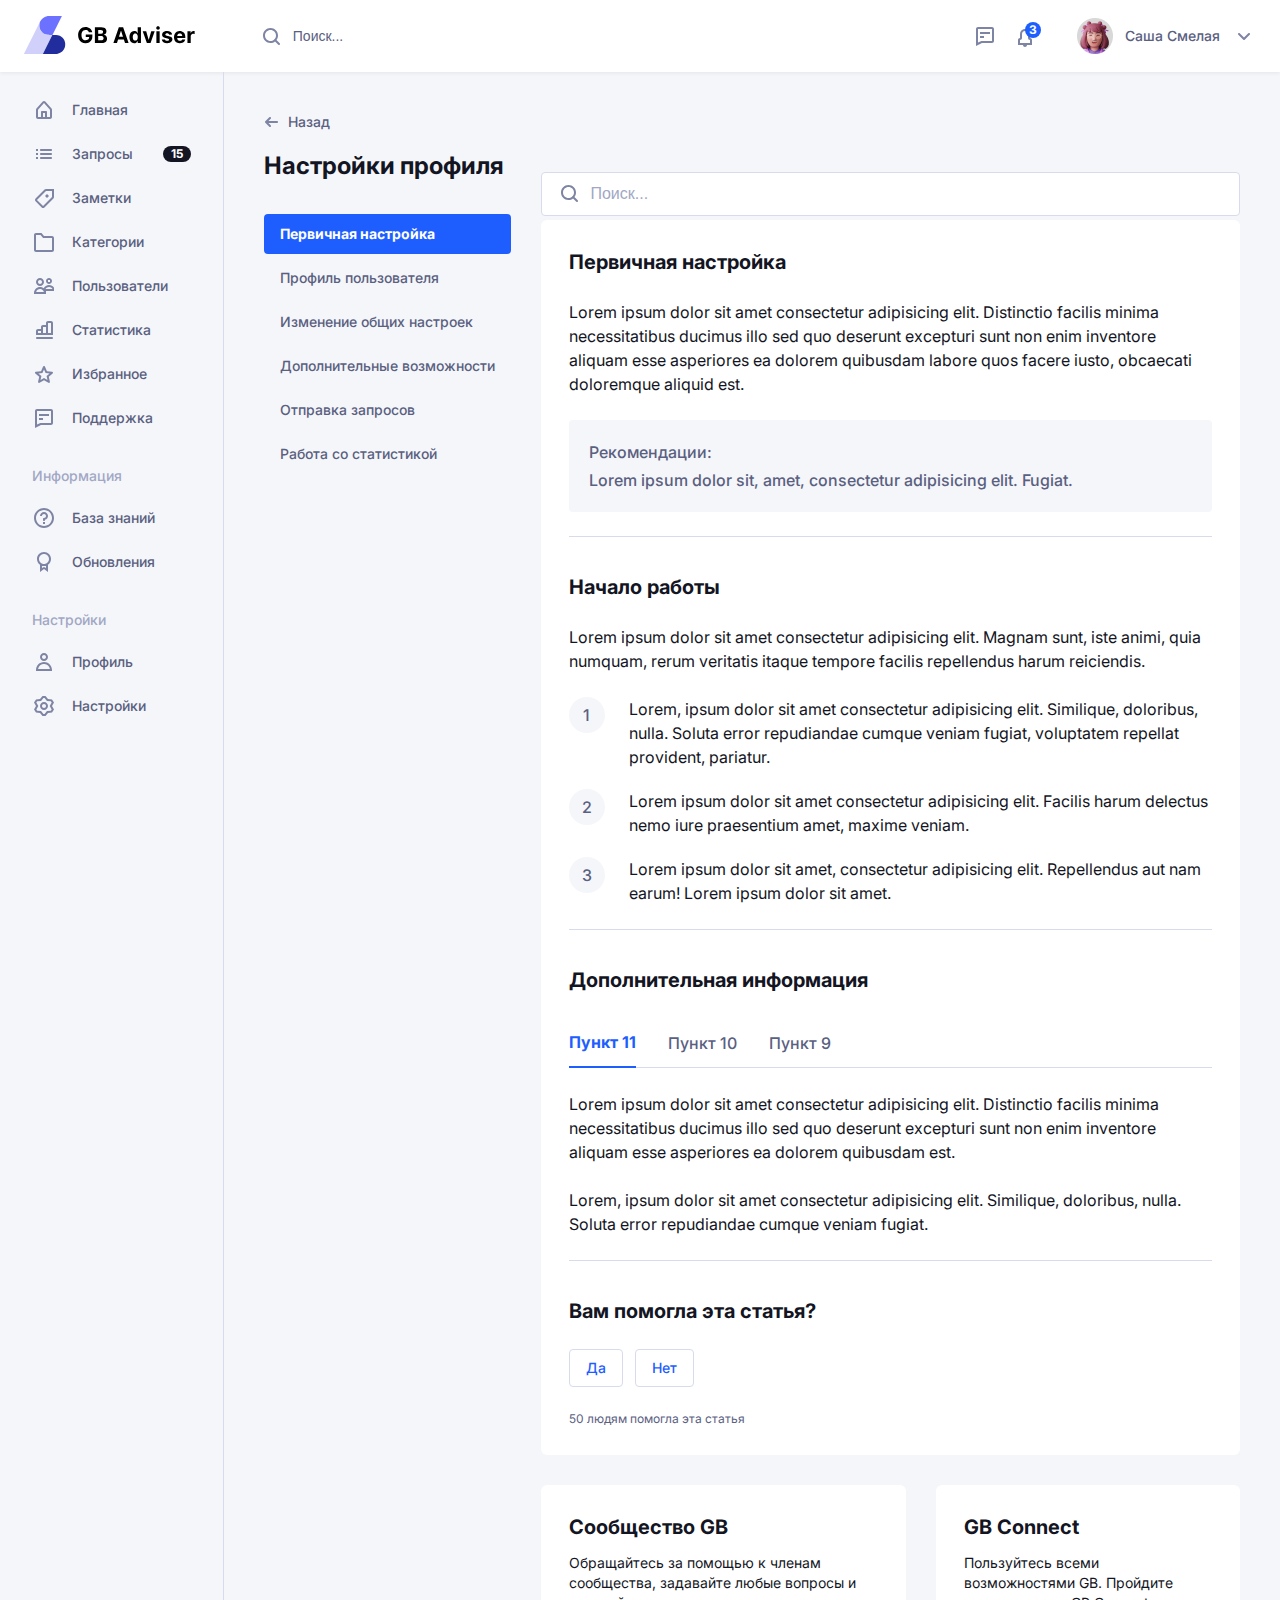
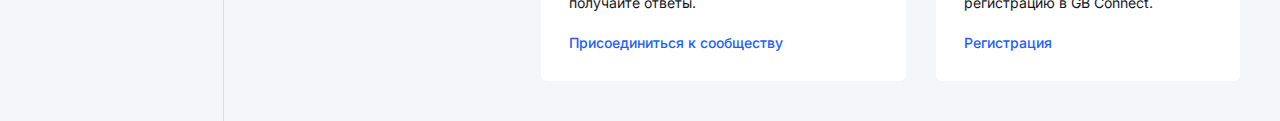
==== index.html @ 499dc812 "initial commit" ====
<!DOCTYPE html>
<html lang="en">

<head>
  <meta charset="UTF-8">
  <meta name="viewport" content="width=device-width, initial-scale=1.0">
  <title>GB Advisor</title>
  <link rel="preconnect" href="https://fonts.googleapis.com">
  <link rel="preconnect" href="https://fonts.gstatic.com" crossorigin>
  <link href="https://fonts.googleapis.com/css2?family=Inter:wght@100;200;300;400;500;600;700;800;900&display=swap"
    rel="stylesheet">
  <link href="/css/reset.min.css" rel="stylesheet">
  <link href="/css/main.min.css" rel="stylesheet">
  <link href="/css/icons.min.css" rel="stylesheet">
</head>

<body>
  <div class="layout">
    <div class="navbar">
      <div class="navbar__container">
        <a href="#">
          <img src="/assets/img/logo.svg" alt="GB Advisor">
        </a>
        <div class="navbar__search only-desktop-flex">
          <i class="icon icon__glass"></i>
          <input type="text" placeholder="Поиск..." />
        </div>
        <div class="navbar__icons only-desktop-flex">
          <a href="#">
            <i class="icon icon__chat"></i>
          </a>
          <a href="#">
            <div class="icon_with_badge">
              <i class="icon icon__bell"></i>
              <div class="badge">3</div>
            </div>
          </a>
        </div>
        <div class="navbar__user">
          <div class="user__avatar">
            <img src="/assets/img/avatar.png" alt="User avatar">
          </div>
          <span class="user__info only-desktop">Саша Смелая</span>
          <a href="#">
            <i class="icon icon__arrow-down only-desktop"></i>
          </a>
        </div>
      </div>
    </div>
    <div class="layout__page">
      <div class="page__nav only-desktop-flex">
        <a href="#" class="nav__item">
          <i class="icon_via_svg">
            <svg width="16" height="18" viewBox="0 0 16 18" fill="none" xmlns="http://www.w3.org/2000/svg">
              <path fill-rule="evenodd" clip-rule="evenodd"
                d="M9.32873 0.515579C9.3873 0.567641 9.44276 0.6231 9.49482 0.68167L15.4948 7.43167C15.8202 7.79777 16 8.27057 16 8.7604V16C16 17.1046 15.1046 18 14 18H10.002C10.0013 18 10.0007 18 10 18H6C5.99934 18 5.99868 18 5.99803 18H2C0.89543 18 0 17.1046 0 16V8.7604C0 8.27057 0.179757 7.79777 0.505181 7.43167L6.50518 0.68167C7.23902 -0.143896 8.50316 -0.218257 9.32873 0.515579ZM7 16H9V12H7V16ZM11 16V11C11 10.4477 10.5523 10 10 10H6C5.44772 10 5 10.4477 5 11V16H2V8.7604L8 2.0104L14 8.7604V16H11Z"
                fill="#7E84A3" />
            </svg>
          </i>
          <span>Главная</span>
        </a>
        <a href="#" class="nav__item">
          <i class="icon_via_svg">
            <svg width="16" height="10" viewBox="0 0 16 10" fill="none" xmlns="http://www.w3.org/2000/svg">
              <path fill-rule="evenodd" clip-rule="evenodd"
                d="M2 8V10H0V8H2ZM15 8C15.5523 8 16 8.44771 16 9C16 9.55229 15.5523 10 15 10H5C4.44772 10 4 9.55229 4 9C4 8.44771 4.44772 8 5 8H15ZM2 4V6H0V4H2ZM15 4C15.5523 4 16 4.44772 16 5C16 5.55228 15.5523 6 15 6H5C4.44772 6 4 5.55228 4 5C4 4.44772 4.44772 4 5 4H15ZM2 0V2H0V0H2ZM15 0C15.5523 0 16 0.447715 16 1C16 1.55228 15.5523 2 15 2H5C4.44772 2 4 1.55228 4 1C4 0.447715 4.44772 0 5 0H15Z"
                fill="#7E84A3" />
            </svg>
          </i>
          <span>Запросы</span>
          <span class="badge">15</span>
        </a>
        <a href="#" class="nav__item">
          <i class="icon_via_svg">
            <svg width="19" height="19" viewBox="0 0 19 19" fill="none" xmlns="http://www.w3.org/2000/svg">
              <path fill-rule="evenodd" clip-rule="evenodd"
                d="M9.5459 0.570287C9.96414 0.152049 10.5498 -0.0533963 11.1377 0.0119215L19 0L18.9881 7.86232C19.0534 8.45018 18.848 9.03586 18.4297 9.4541L9.45408 18.4297C8.69372 19.1901 7.46093 19.1901 6.70056 18.4297L0.570274 12.2994C-0.190091 11.5391 -0.190091 10.3063 0.570274 9.54592L9.5459 0.570287ZM11 2L1.94704 10.9227L8.07732 17.053L17 8V2H11ZM12 5L14 7L12 9L10 7L12 5Z"
                fill="#7E84A3" />
            </svg>
          </i>
          <span>Заметки</span>
        </a>
        <a href="#" class="nav__item">
          <i class="icon_via_svg">
            <svg width="20" height="19" viewBox="0 0 20 19" fill="none" xmlns="http://www.w3.org/2000/svg">
              <path fill-rule="evenodd" clip-rule="evenodd"
                d="M7.5 0L10 3H18C19.1046 3 20 3.89543 20 5V17C20 18.1046 19.1046 19 18 19H2C0.89543 19 0 18.1046 0 17V2C0 0.89543 0.89543 0 2 0H7.5ZM9.06325 5L6.563 2H2V17H18V5H9.06325Z"
                fill="#7E84A3" />
            </svg>
          </i>
          <span>Категории</span>
        </a>
        <a href="#" class="nav__item">
          <i class="icon_via_svg">
            <svg width="20" height="16" viewBox="0 0 20 16" fill="none" xmlns="http://www.w3.org/2000/svg">
              <path fill-rule="evenodd" clip-rule="evenodd"
                d="M15 7C17.0871 7 18.9253 8.06562 20.0002 9.68246L19.9993 13H12L11.999 14.952L12.0215 16H0V15C0 11.6863 2.68629 9 6 9C7.37834 9 8.65093 9.46574 9.66616 10.2518C10.662 8.32039 12.6768 7 15 7ZM6 11C4.26204 11 2.78296 12.1084 2.23109 13.6569L2.16936 13.8447L2.126 14H9.873L9.8362 13.8625C9.38265 12.3295 8.0355 11.1846 6.4051 11.0203L6.19987 11.0049L6 11ZM15 9C13.6048 9 12.3764 9.71436 11.6606 10.7973L11.535 11H18.464L18.3707 10.845C17.6927 9.78716 16.5304 9.07078 15.2007 9.00496L15 9ZM6 0C8.20914 0 10 1.79086 10 4C10 6.20914 8.20914 8 6 8C3.79086 8 2 6.20914 2 4C2 1.79086 3.79086 0 6 0ZM15 0C16.6569 0 18 1.34315 18 3C18 4.65685 16.6569 6 15 6C13.3431 6 12 4.65685 12 3C12 1.34315 13.3431 0 15 0ZM6 2C4.89543 2 4 2.89543 4 4C4 5.10457 4.89543 6 6 6C7.10457 6 8 5.10457 8 4C8 2.89543 7.10457 2 6 2ZM15 2C14.7239 2 14 2 14 2C14 2 14 2.72386 14 3C14 3.27614 14 4 14 4C14 4 14.7239 4 15 4C15.2761 4 16 4 16 4C16 4 16 3.27614 16 3C16 2.86441 16 2 16 2C16 2 15.1356 2 15 2Z"
                fill="#7E84A3" />
            </svg>
          </i>
          <span>Пользователи</span>
        </a>
        <a href="#" class="nav__item">
          <i class="icon_via_svg">
            <svg width="17" height="18" viewBox="0 0 17 18" fill="none" xmlns="http://www.w3.org/2000/svg">
              <path fill-rule="evenodd" clip-rule="evenodd"
                d="M15.7857 16C16.4563 16 17 16.4477 17 17C17 17.5523 16.4563 18 15.7857 18H1.21429C0.543654 18 0 17.5523 0 17C0 16.4477 0.543654 16 1.21429 16H15.7857ZM15 0C16.1046 0 17 0.89543 17 2V14H0V10C0 8.89543 0.89543 8 2 8H5V6C5 4.89543 5.89543 4 7 4H10V2C10 0.89543 10.8954 0 12 0H15ZM5 10H2V12H5V10ZM10 6H7V12H10V6ZM15 2H12V12H15V2Z"
                fill="#7E84A3" />
            </svg>
          </i>
          <span>Статистика</span>
        </a>
        <a href="#" class="nav__item">
          <i class="icon_via_svg">
            <svg width="18" height="17" viewBox="0 0 18 17" fill="none" xmlns="http://www.w3.org/2000/svg">
              <path fill-rule="evenodd" clip-rule="evenodd"
                d="M9.39301 0.0802627C9.62625 0.179445 9.81219 0.363042 9.91263 0.593353L11.9554 5.27719L17.098 5.74815C17.6445 5.79819 18.0464 6.27618 17.9957 6.81576C17.9722 7.06545 17.8529 7.29679 17.6621 7.46229L13.782 10.828L14.9175 15.8029C15.0382 16.3316 14.702 16.8567 14.1666 16.9758C13.9189 17.031 13.6591 16.9904 13.4408 16.8623L8.99997 14.2586L4.55917 16.8623C4.08728 17.139 3.4776 16.9856 3.19741 16.5196C3.06775 16.304 3.02662 16.0476 3.08245 15.8029L4.21798 10.828L0.337881 7.46229C-0.0744204 7.10465 -0.115035 6.48469 0.247167 6.07757C0.414773 5.88918 0.649067 5.77131 0.901936 5.74815L6.04454 5.27719L8.08731 0.593353C8.30438 0.0956463 8.88896 -0.134072 9.39301 0.0802627ZM10.5968 7.12357L8.99997 3.46162L7.40311 7.12357L3.38164 7.49137L6.4162 10.1228L5.52801 14.0114L8.99997 11.9764L12.4709 14.0114L11.5838 10.1228L14.6173 7.49137L10.5968 7.12357Z"
                fill="#7E84A3" />
            </svg>
          </i>
          <span>Избранное</span>
        </a>
        <a href="#" class="nav__item">
          <i class="icon_via_svg">
            <svg width="18" height="19" viewBox="0 0 18 19" fill="none" xmlns="http://www.w3.org/2000/svg">
              <path fill-rule="evenodd" clip-rule="evenodd"
                d="M16 0C17.1046 0 18 0.89543 18 2V14C18 15.1046 17.1046 16 16 16H6L0 19L0 2C0 0.89543 0.89543 0 2 0H16ZM16 2H2V15.468L5.44603 14H16V2ZM8 9V11H4V9H8ZM14 5V7H4V5H14Z"
                fill="#7E84A3" />
            </svg>
          </i>
          <span>Поддержка</span>
        </a>
        <div class="nav__filler"></div>
        <div class="nav__item nav__text-item">
          Информация
        </div>
        <a href="#" class="nav__item">
          <i class="icon_via_svg">
            <svg width="20" height="20" viewBox="0 0 20 20" fill="none" xmlns="http://www.w3.org/2000/svg">
              <path fill-rule="evenodd" clip-rule="evenodd"
                d="M10 0C15.5228 0 20 4.47715 20 10C20 15.5228 15.5228 20 10 20C4.47715 20 0 15.5228 0 10C0 4.47715 4.47715 0 10 0ZM10 2C5.58172 2 2 5.58172 2 10C2 14.4183 5.58172 18 10 18C14.4183 18 18 14.4183 18 10C18 5.58172 14.4183 2 10 2ZM14 8C14 5.79086 12.2091 4 10 4C7.79086 4 6 5.79086 6 8H8L8.00549 7.85074C8.08183 6.81588 8.94564 6 10 6C11.1046 6 12 6.89543 12 8C12 9.10457 11.1046 10 10 10C9.44771 10 9 10.4477 9 11V12C9 12.5523 9.44771 13 10 13C10.5523 13 11 12.5523 11 12V11.874C12.7252 11.4299 14 9.86384 14 8ZM11 16V14H9V16H11Z"
                fill="#7E84A3" />
            </svg>
          </i>
          <span>База знаний</span>
        </a>
        <a href="#" class="nav__item">
          <i class="icon_via_svg">
            <svg width="14" height="20" viewBox="0 0 14 20" fill="none" xmlns="http://www.w3.org/2000/svg">
              <path fill-rule="evenodd" clip-rule="evenodd"
                d="M7 0C10.866 0 14 3.13401 14 7C14 9.37816 12.8141 11.4793 11.0013 12.7444L11 20L7 17L3 20L2.99967 12.7451C1.18637 11.4801 0 9.3786 0 7C0 3.13401 3.13401 0 7 0ZM9 14H5V16L7 15L9 16V14ZM7 2C4.23858 2 2 4.23858 2 7C2 9.76142 4.23858 12 7 12C9.76142 12 12 9.76142 12 7C12 4.23858 9.76142 2 7 2Z"
                fill="#7E84A3" />
            </svg>
          </i>
          <span>Обновления</span>
        </a>
        <div class="nav__filler"></div>
        <div class="nav__item nav__text-item">
          Настройки
        </div>
        <a href="#" class="nav__item">
          <i class="icon_via_svg">
            <svg width="16" height="18" viewBox="0 0 16 18" fill="none" xmlns="http://www.w3.org/2000/svg">
              <path fill-rule="evenodd" clip-rule="evenodd"
                d="M8 9C12.3349 9 15.8645 12.4478 15.9962 16.7508L16 17V18H0V17C0 12.5817 3.58172 9 8 9ZM8 11C5.14444 11 2.75479 12.9948 2.14861 15.667L2.10104 15.8977L2.084 16H13.915L13.899 15.8977C13.4095 13.2618 11.1969 11.2312 8.47386 11.0184L8.22494 11.0041L8 11ZM8 0C10.2091 0 12 1.79086 12 4C12 6.20914 10.2091 8 8 8C5.79086 8 4 6.20914 4 4C4 1.79086 5.79086 0 8 0ZM8 2C6.89543 2 6 2.89543 6 4C6 5.10457 6.89543 6 8 6C9.10457 6 10 5.10457 10 4C10 2.89543 9.10457 2 8 2Z"
                fill="#7E84A3" />
            </svg>
          </i>
          <span>Профиль</span>
        </a>
        <a href="#" class="nav__item">
          <i class="icon_via_svg">
            <svg width="20" height="20" viewBox="0 0 20 20" fill="none" xmlns="http://www.w3.org/2000/svg">
              <path fill-rule="evenodd" clip-rule="evenodd"
                d="M11.5 0L14 3L18 3.5L20 6.5L18 10L20 13.5L18 16.5L14 17L11.5 20H8.5L6 17L2 16.5L0 13.5L2 10L0 6.5L2 3.5L6 3L8.5 0H11.5ZM10.562 1.999H9.437L7.0312 4.88666L3.156 5.37L2.35 6.581L4.3035 10L2.35 13.418L3.156 14.629L7.0312 15.1133L9.436 17.999H10.563L12.9688 15.1133L16.843 14.629L17.649 13.418L15.6965 10L17.649 6.581L16.843 5.37L12.9688 4.88666L10.562 1.999ZM10 6C12.2091 6 14 7.79086 14 10C14 12.2091 12.2091 14 10 14C7.79086 14 6 12.2091 6 10C6 7.79086 7.79086 6 10 6ZM10 8C8.89543 8 8 8.89543 8 10C8 11.1046 8.89543 12 10 12C11.1046 12 12 11.1046 12 10C12 8.89543 11.1046 8 10 8Z"
                fill="#7E84A3" />
            </svg>
          </i>
          <span>Настройки</span>
        </a>
      </div>
      <div class="page__layout">
        <a href="#" class="back">
          <i class="icon small icon__arrow-left-small"></i>
          Назад
        </a>
        <div class="page__content desktop-row">
          <div class="content__nav">
            <h1>Настройки профиля</h1>
            <div class="container">
              <a href="#" class="nav__item active">
                Первичная настройка
              </a>
              <a href="#" class="nav__item">
                Профиль пользователя
              </a>
              <a href="#" class="nav__item">
                Изменение общих настроек
              </a>
              <a href="#" class="nav__item">
                Дополнительные возможности
              </a>
              <a href="#" class="nav__item">
                Отправка запросов
              </a>
              <a href="#" class="nav__item">
                Работа со статистикой
              </a>
            </div>
          </div>
          <div class="content__article-layout">
            <div class="content__article-spacer"></div>
            <div class="content__article-search">
              <i class="icon icon__glass"></i>
              <input type="text" placeholder="Поиск..." />
            </div>
            <div class="content__article">
              <h2>Первичная настройка</h2>
              <p>Lorem ipsum dolor sit amet consectetur adipisicing elit. Distinctio facilis minima necessitatibus ducimus illo sed quo deserunt excepturi sunt non enim inventore aliquam esse asperiores ea dolorem quibusdam labore quos facere iusto, obcaecati doloremque aliquid est.</p>
              <div class="quote">
                <p>Рекомендации:</p>
                <p>Lorem ipsum dolor sit, amet, consectetur adipisicing elit. Fugiat.</p>
              </div>
              <hr>
              <h2>Начало работы</h2>
              <p>Lorem ipsum dolor sit amet consectetur adipisicing elit. Magnam sunt, iste animi, quia numquam, rerum veritatis itaque tempore facilis repellendus harum reiciendis.</p>
              <div class="article__list">
                <div class="article__list-item">
                  <div class="article__list-bulb">
                    <p>1</p>
                  </div>
                  <p>Lorem, ipsum dolor sit amet consectetur adipisicing elit. Similique, doloribus, nulla. Soluta error repudiandae cumque veniam fugiat, voluptatem repellat provident, pariatur.</p>
                </div>
                <div class="article__list-item">
                  <div class="article__list-bulb">
                    <p>2</p>
                  </div>
                  <p>Lorem ipsum dolor sit amet consectetur adipisicing elit. Facilis harum delectus nemo iure praesentium amet, maxime veniam.</p>
                </div>
                <div class="article__list-item">
                  <div class="article__list-bulb">
                    <p>3</p>
                  </div>
                  <p>Lorem ipsum dolor sit amet, consectetur adipisicing elit. Repellendus aut nam earum! Lorem ipsum dolor sit amet.</p>
                </div>
              </div>
              <hr>
              <h2>Дополнительная информация</h2>
              <div class="article__tabs-container">
                <div class="article__tabs">
                  <div class="tabs__item active">
                    Пункт 11
                  </div>
                  <div class="tabs__item">
                    Пункт 10
                  </div>
                  <div class="tabs__item">
                    Пункт 9
                  </div>
                </div>
                <div class="article__tabs-underlayer">&nbsp;</div>
              </div>
              <p>Lorem ipsum dolor sit amet consectetur adipisicing elit. Distinctio facilis minima necessitatibus ducimus illo sed quo deserunt excepturi sunt non enim inventore aliquam esse asperiores ea dolorem quibusdam est.</p>
              <p>Lorem, ipsum dolor sit amet consectetur adipisicing elit. Similique, doloribus, nulla. Soluta error repudiandae cumque veniam fugiat.</p>
              <hr>
              <h2>Вам помогла эта статья?</h2>
              <div class="article__feedback">
                <a href="#" class="button">
                  Да
                </a>
                <a href="#" class="button">
                  Нет
                </a>
              </div>
              <span class="text-muted">
                50 людям помогла эта статья
              </span>
            </div>
            <div class="content__article__cards-wrapper desktop-row">
              <div class="card">
                <h2>Сообщество GB</h2>
                <p>Обращайтесь за помощью к членам сообщества, задавайте любые вопросы и получайте ответы.</p>
                <a href="#">Присоединиться к сообществу</a>
              </div>
              <div class="card">
                <h2>GB Connect</h2>
                <p>Пользуйтесь всеми возможностями GB. Пройдите регистрацию в GB Connect.</p>
                <a href="#">Регистрация</a>
              </div>
            </div>
          </div>
        </div>
      </div>
    </div>
  </div>
</body>

</html>
---- css/main.min.css ----
:root{--background:#F5F6FA;--foreground:#131523;--primary:#1E5EFF;--secondary:#5A607F;--white:#FFFFFF;--muted:#A1A7C4;--button-hover:#4F81FF;--button-active:#336DFF;--border:#D7DBEC}body,html{font-family:Inter,sans-serif;background-color:var(--background);color:var(--foreground);height:100%}h1{font-size:24px;line-height:36px;font-weight:700}h2{font-size:20px;line-height:28px;font-weight:700}a{color:inherit;text-decoration:none}a:link{text-decoration:none}a:visited{text-decoration:none}a:hover{text-decoration:none}a:active{text-decoration:none}.layout{min-height:100%}.navbar{padding:1rem 1.5rem;background-color:var(--white);box-shadow:0 1px 4px rgba(21,34,50,.08)}.navbar__container{display:flex;justify-content:space-between;align-items:center;gap:2rem}.navbar__search{display:flex;align-items:center;gap:8px;width:100%;margin-left:2rem}.navbar__search input{border:none;outline:0;font-size:14px;line-height:20px;font-weight:500;width:100%;color:var(--secondary)}.navbar__search input::placeholder{color:var(--secondary)}.navbar__icons{display:flex;gap:20px;align-items:center}.navbar__user{display:flex;gap:12px;color:var(--secondary);align-items:center}.user__avatar{width:36px;height:36px;border-radius:100%}.user__arrow{margin-left:6px}.user__info{text-wrap:nowrap;font-weight:500;font-size:14px;line-height:20px}.layout__page{display:flex;flex-direction:row;height:100%;width:100%}.page__nav{display:flex;flex-direction:column;padding:16px;width:250px;height:100%}.nav__filler{height:16px}.nav__item{display:flex;gap:16px;padding:10px 16px;color:var(--secondary);font-weight:500;font-size:14px;line-height:20px;user-select:none;border-radius:4px;transition:all .1s;align-items:center;text-wrap:nowrap}.nav__item>.badge{margin-left:auto;border-radius:12px;background-color:var(--foreground);color:var(--white);font-size:12px;font-weight:700;line-height:16px;padding:0 8px}.nav__item:hover{color:var(--white);background-color:var(--button-hover)}.nav__item:active{color:var(--white);background-color:var(--button-active)}.nav__item.active{color:var(--white);background-color:var(--primary);font-weight:700}.nav__item.active>.icon_via_svg>svg>path,.nav__item:active>.icon_via_svg>svg>path,.nav__item:hover>.icon_via_svg>svg>path{fill:var(--white)}.nav__text-item{color:var(--muted);cursor:default}.nav__text-item.active,.nav__text-item:active,.nav__text-item:hover{background:0 0;cursor:default;color:var(--muted)}.back{display:flex;gap:8px;align-items:center;color:var(--secondary);font-weight:500;font-size:14px;line-height:20px;margin-bottom:16px;cursor:pointer}.page__layout{display:flex;flex-direction:column;padding:40px;border-left:1px solid var(--border);width:100%}.page__content{display:flex;flex-direction:row;gap:30px}.content__nav{display:flex;flex-direction:column;gap:30px}.content__nav>.container{display:flex;flex-direction:column;gap:4px}.content__article-layout{display:flex;flex-direction:column;gap:4px;flex-grow:1}.content__article-spacer{height:20px}.content__article-search{border-radius:4px;border:1px solid var(--border);background:var(--white);display:flex;flex-direction:row;padding:8px 16px;gap:8px}.content__article-search input{border:none;outline:0;font-size:16px;line-height:24px;font-weight:500;width:100%;color:var(--secondary);width:100%}.content__article-search input::placeholder{color:var(--muted)}.content__article{display:flex;flex-direction:column;gap:24px;border-radius:6px;background-color:var(--white);padding:28px;font-size:16px;line-height:24px}.content__article>p{word-wrap:break-word}hr{border:none;border-bottom:1px solid var(--border);margin:0;margin-bottom:12px}.quote{display:flex;flex-direction:column;background-color:var(--background);color:var(--secondary);padding:20px;border-radius:4px;gap:4px;font-size:16px;line-height:24px;font-weight:500}.article__list{display:flex;flex-direction:column;gap:20px}.article__list-item{display:flex;flex-direction:row;gap:24px}.article__list-bulb{background-color:var(--background);min-width:36px;min-height:36px;max-width:36px;max-height:36px;border-radius:100%;display:flex;align-items:center;justify-content:center;color:var(--secondary);font-size:16px;line-height:24px;font-weight:500}.article__tabs-container{margin-bottom:-24px}.article__tabs{display:flex;gap:32px}.tabs__item{display:flex;gap:8px;align-items:center;padding:12px 0;color:var(--secondary);font-weight:500;font-size:16px;line-height:24px;cursor:pointer}.tabs__item.active{color:var(--primary);font-weight:700;border-bottom:2px solid var(--primary)}.article__tabs-underlayer{display:block;box-shadow:0 -1px 0 var(--border)}.button{display:flex;align-items:center;justify-content:center;gap:8px;padding:8px 16px;border-radius:4px;background-color:#fff;border:1px solid var(--border);color:var(--primary);font-weight:500;font-size:14px;line-height:20px;cursor:pointer;transition:all .1s}.button:hover{background-color:var(--background)}.article__feedback{display:flex;gap:12px}.text-muted{font-size:12px;line-height:16px;color:var(--secondary)}.content__article__cards-wrapper{margin-top:26px;display:flex;flex-direction:row;gap:30px}.content__article__cards-wrapper>.card{display:flex;flex-direction:column;gap:12px;padding:28px;font-size:14px;line-height:20px;color:var(--foreground);border-radius:6px;background-color:var(--white);flex-grow:1}.content__article__cards-wrapper>.card>a{color:var(--primary);font-weight:500;margin-top:8px}.only-desktop{display:none}.only-desktop-flex{display:none}.desktop-row{flex-direction:column}@media screen and (min-width:1070px){.only-desktop{display:initial}.only-desktop-flex{display:flex}.desktop-row{flex-direction:row}}
---- css/icons.min.css ----
.icon{display:block;width:24px;height:24px;background-position:center!important;background-repeat:no-repeat!important;content:"&nbsp;"}.icon.small{width:16px;height:16px}.icon__glass{background:url(/assets/icons/glass.svg)}.icon__chat{background:url(/assets/icons/chat.svg)}.icon__bell{background:url(/assets/icons/bell.svg)}.icon__arrow-down{background:url(/assets/icons/arrow-down.svg)}.icon__home{background:url(/assets/icons/home.svg)}.icon__arrow-left-small{background:url(/assets/icons/arrow-left-small.svg)}.icon_with_badge{display:block;width:28px;height:28px}.icon_with_badge>.icon{position:relative;top:4px;right:4px}.icon_with_badge>.badge{position:relative;width:16px;height:16px;border-radius:100%;background-color:var(--primary);color:var(--white);font-size:12px;line-height:16px;text-align:center;top:-24px;right:-8px;font-weight:700}.icon_via_svg{display:flex;flex-direction:column;align-items:center;justify-content:center;width:24px;height:24px}
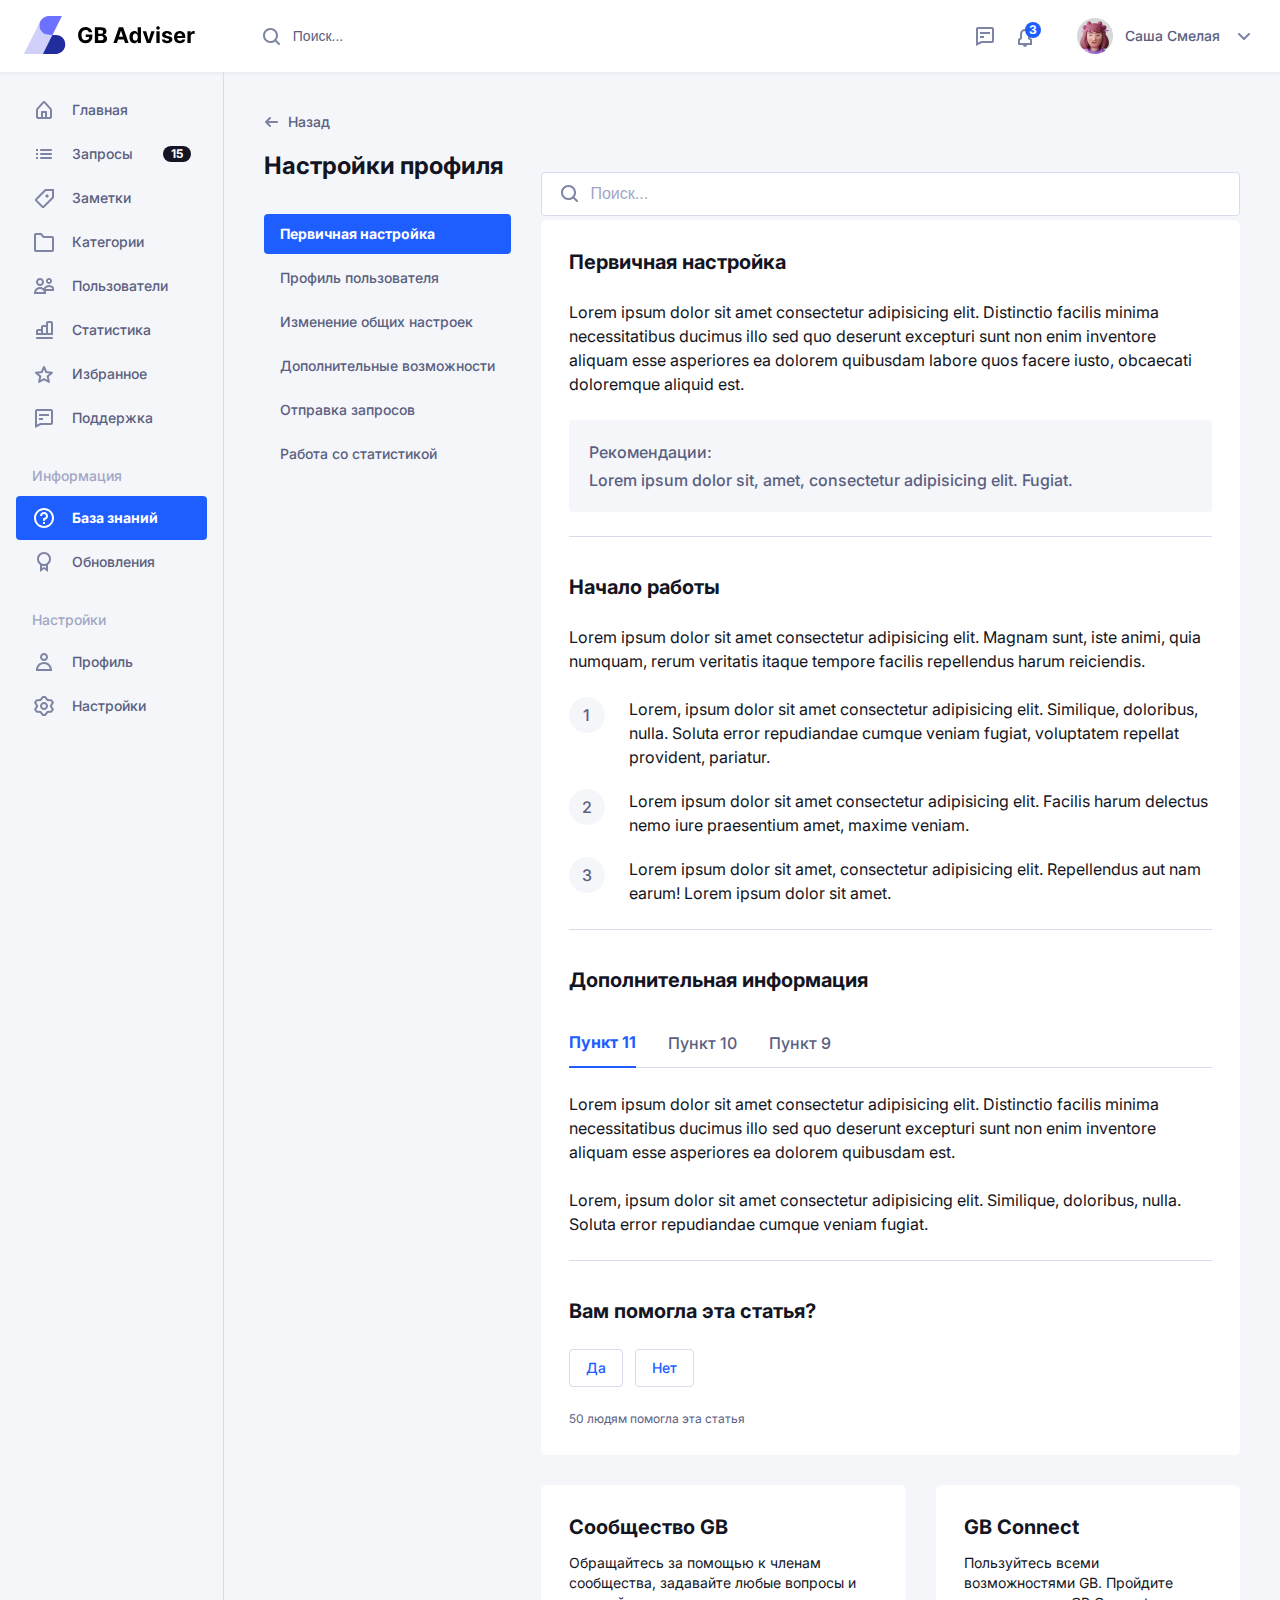
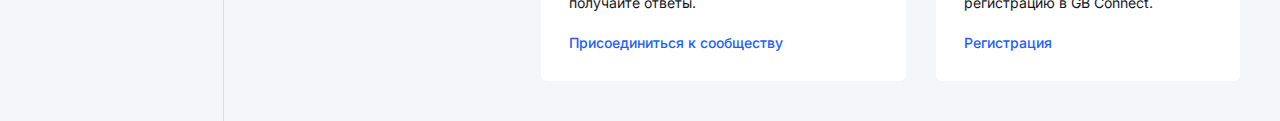
==== commit 0195cabd: "fix(nav) active elem" ====
--- a/index.html
+++ b/index.html
@@ -134,7 +134,7 @@
         <div class="nav__item nav__text-item">
           Информация
         </div>
-        <a href="#" class="nav__item">
+        <a href="#" class="nav__item active">
           <i class="icon_via_svg">
             <svg width="20" height="20" viewBox="0 0 20 20" fill="none" xmlns="http://www.w3.org/2000/svg">
               <path fill-rule="evenodd" clip-rule="evenodd"
